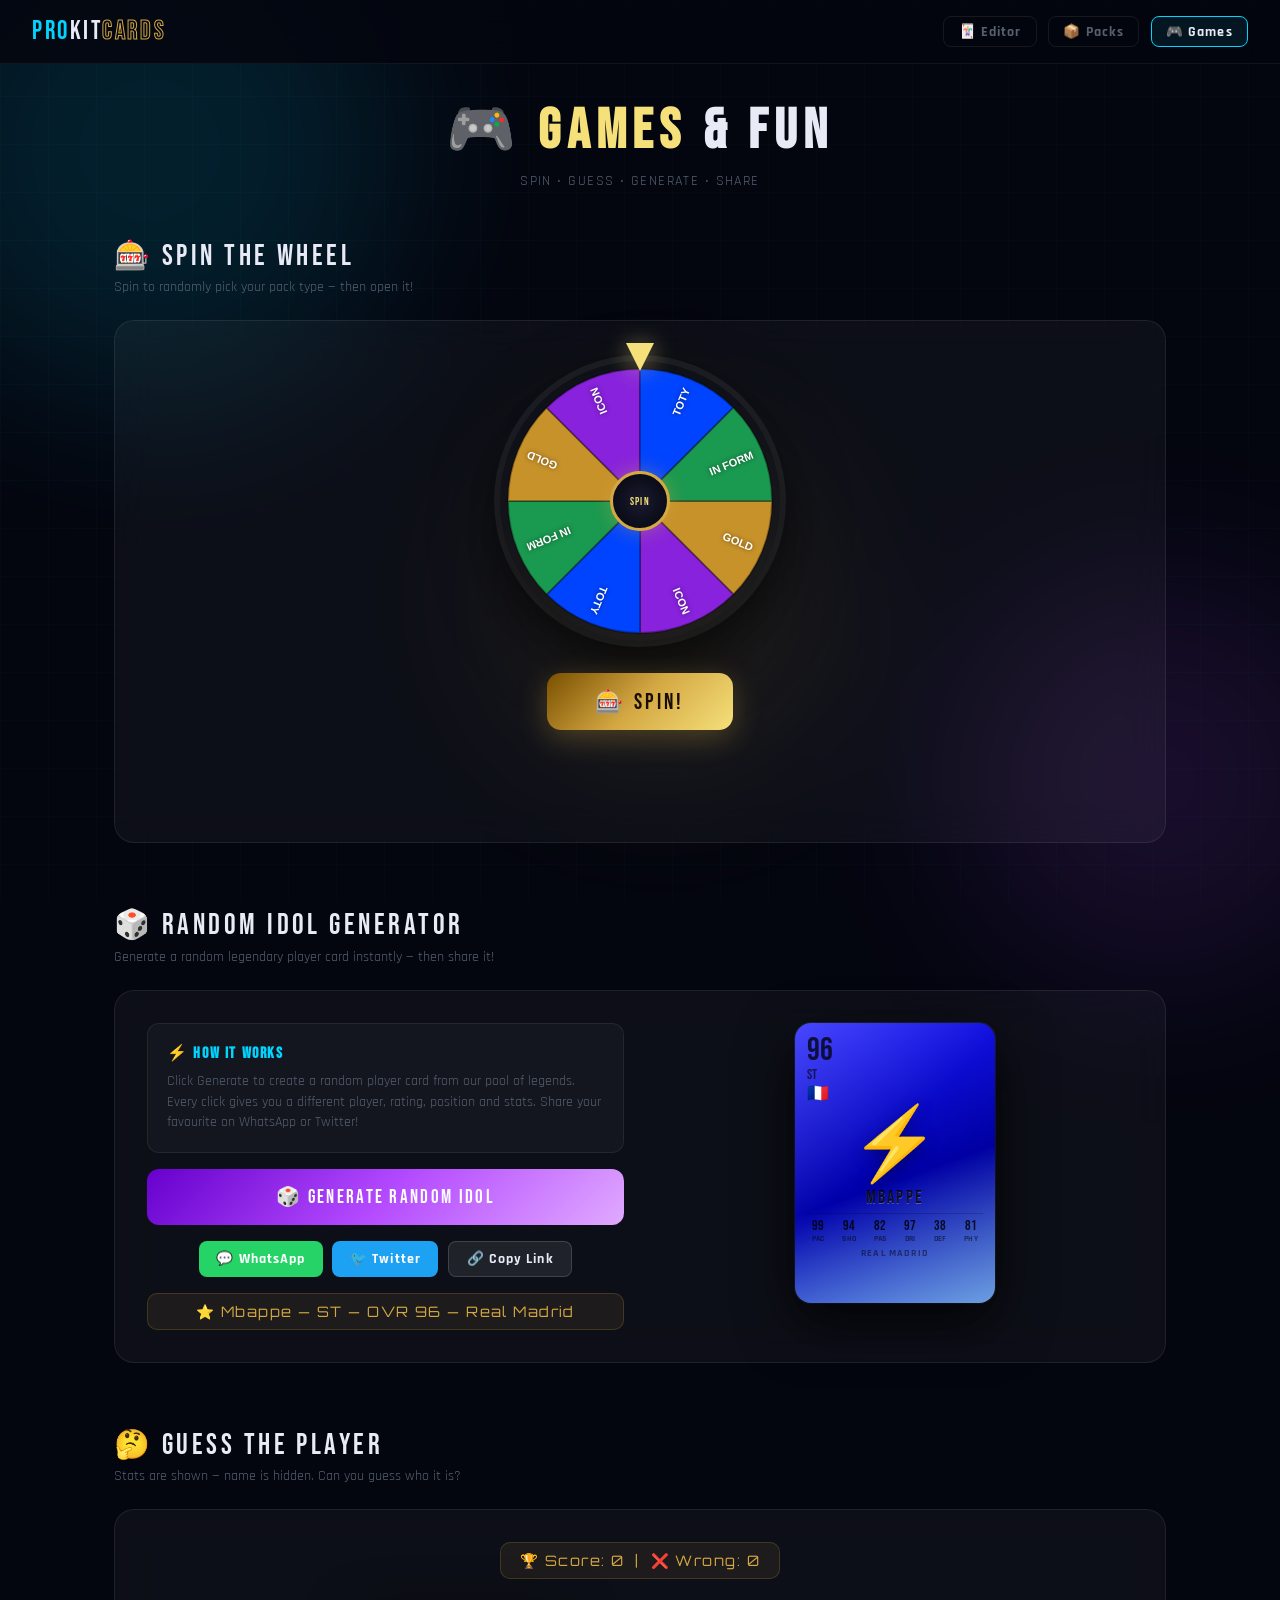
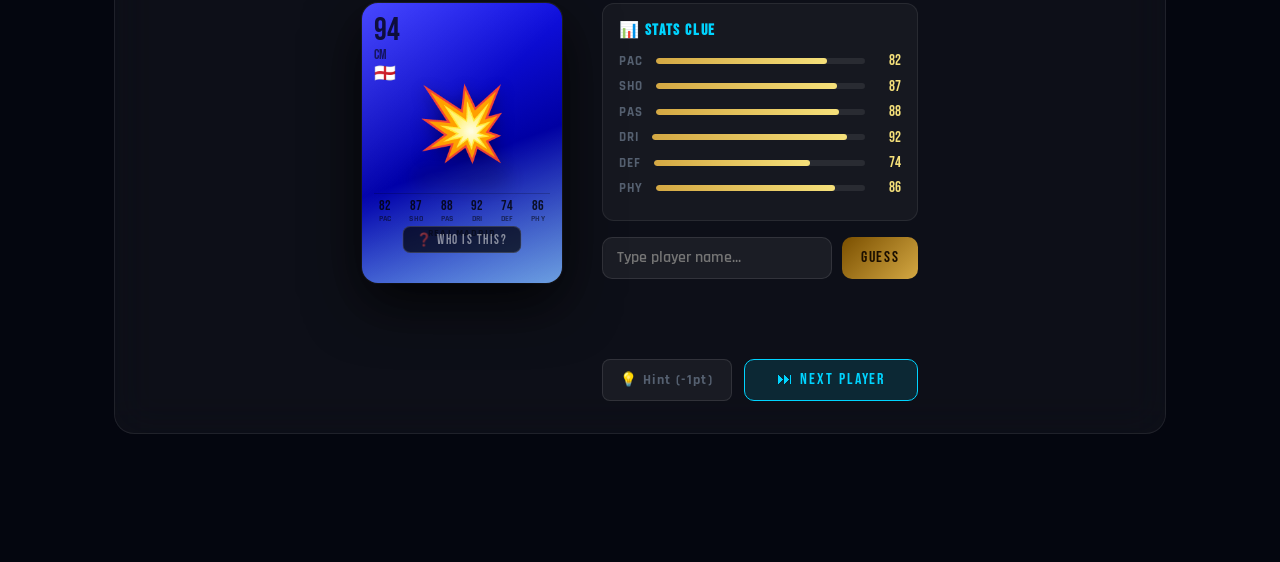
==== Games.html @ 42f59169 "added games page" ====
<!DOCTYPE html>
<html lang="en">
<head>
  <meta charset="UTF-8"/>
  <meta name="viewport" content="width=device-width, initial-scale=1.0"/>
  <title>ProKitCards — Games</title>
  <link href="https://fonts.googleapis.com/css2?family=Bebas+Neue&family=Rajdhani:wght@400;600;700&family=Orbitron:wght@700;900&display=swap" rel="stylesheet"/>
  <style>
    *, *::before, *::after { box-sizing: border-box; margin: 0; padding: 0; }
    :root {
      --bg: #04060f; --gold1: #d4a843; --gold2: #f5e07a; --gold3: #7a4f00;
      --accent: #00d4ff; --text: #e8eaf6; --muted: #556070;
      --green: #2ecc71; --purple: #b44aff; --red: #ff4060;
      --font-h: 'Bebas Neue', sans-serif;
      --font-b: 'Rajdhani', sans-serif;
      --font-o: 'Orbitron', sans-serif;
    }
    html, body { min-height: 100%; background: var(--bg); color: var(--text); font-family: var(--font-b); overflow-x: hidden; }
    .bg-wrap { position: fixed; inset: 0; z-index: 0; pointer-events: none; }
    .bg-grid { position: absolute; inset: 0;
      background-image: linear-gradient(rgba(0,212,255,.025) 1px, transparent 1px), linear-gradient(90deg, rgba(0,212,255,.025) 1px, transparent 1px);
      background-size: 48px 48px; animation: gridDrift 25s linear infinite; }
    @keyframes gridDrift { to { background-position: 48px 48px; } }
    .bg-orb { position: absolute; border-radius: 50%; filter: blur(90px); opacity: .12; animation: orbFloat 9s ease-in-out infinite; }
    .orb1 { width:500px; height:500px; background:#00d4ff; top:-100px; left:-100px; animation-delay:0s; }
    .orb2 { width:400px; height:400px; background:#b44aff; bottom:-80px; right:-80px; animation-delay:-4s; }
    .orb3 { width:300px; height:300px; background:#d4a843; top:50%; left:40%; animation-delay:-7s; }
    @keyframes orbFloat { 0%,100%{transform:translateY(0) scale(1)} 50%{transform:translateY(-28px) scale(1.06)} }
    nav { position: relative; z-index: 100; display: flex; align-items: center; justify-content: space-between;
      padding: 1rem 2rem; border-bottom: 1px solid rgba(255,255,255,.06);
      background: rgba(4,6,15,.88); backdrop-filter: blur(18px); }
    .nav-logo { font-family: var(--font-h); font-size: 1.6rem; letter-spacing: .1em; }
    .nav-logo .p { color: var(--accent); } .nav-logo .c { color: transparent; -webkit-text-stroke: 1px var(--gold1); }
    .nav-links { display: flex; gap: .7rem; }
    .nav-link { font-family: var(--font-b); font-weight: 700; font-size: .85rem; letter-spacing: .08em;
      color: var(--muted); text-decoration: none; border: 1px solid rgba(255,255,255,.08);
      padding: .35rem .9rem; border-radius: 8px; transition: all .2s; }
    .nav-link:hover, .nav-link.active { color: var(--text); border-color: var(--accent); background: rgba(0,212,255,.08); }
    .page { position: relative; z-index: 10; max-width: 1100px; margin: 0 auto; padding: 2rem 1.5rem 4rem; }
    .page-title { font-family: var(--font-h); font-size: clamp(2rem,6vw,3.5rem); letter-spacing: .12em; text-align: center; margin-bottom: .4rem; }
    .page-title span { color: var(--gold2); }
    .page-sub { text-align: center; color: var(--muted); letter-spacing: .1em; font-size: .9rem; text-transform: uppercase; margin-bottom: 3rem; }
    .section { margin-bottom: 4rem; }
    .section-title { font-family: var(--font-h); font-size: 1.8rem; letter-spacing: .12em; margin-bottom: .3rem; }
    .section-desc { color: var(--muted); font-size: .9rem; margin-bottom: 1.5rem; }
    .glass { background: rgba(255,255,255,.04); backdrop-filter: blur(20px); border: 1px solid rgba(255,255,255,.08); border-radius: 20px; }
    .wheel-wrap { display: flex; flex-direction: column; align-items: center; gap: 2rem; padding: 2.5rem; }
    .wheel-area { position: relative; display: flex; align-items: center; justify-content: center; }
    .wheel-pointer { position: absolute; top: -18px; left: 50%; transform: translateX(-50%);
      width: 0; height: 0; border-left: 14px solid transparent; border-right: 14px solid transparent;
      border-top: 28px solid var(--gold2); filter: drop-shadow(0 4px 12px rgba(245,224,122,.6)); z-index: 10; }
    canvas#wheelCanvas { border-radius: 50%; box-shadow: 0 0 0 6px rgba(255,255,255,.06), 0 24px 64px rgba(0,0,0,.8); }
    .wheel-center { position: absolute; width: 60px; height: 60px; border-radius: 50%;
      background: radial-gradient(circle, #1a1a2e, #04060f); border: 3px solid var(--gold1);
      box-shadow: 0 0 20px rgba(212,168,67,.4); display: flex; align-items: center; justify-content: center;
      font-family: var(--font-h); font-size: .7rem; letter-spacing: .1em; color: var(--gold2); }
    .spin-btn { font-family: var(--font-h); font-size: 1.4rem; letter-spacing: .15em; padding: .9rem 3rem;
      background: linear-gradient(135deg, var(--gold3), var(--gold1), var(--gold2));
      border: none; border-radius: 14px; color: #1a0e00; cursor: pointer;
      transition: all .25s; position: relative; overflow: hidden; box-shadow: 0 8px 30px rgba(212,168,67,.3); }
    .spin-btn:disabled { opacity: .5; cursor: not-allowed; }
    .spin-btn::after { content:''; position:absolute; inset:0; background:linear-gradient(90deg,transparent,rgba(255,255,255,.3),transparent); transform:translateX(-100%); transition:transform .5s; }
    .spin-btn:hover:not(:disabled)::after { transform:translateX(100%); }
    .spin-btn:hover:not(:disabled) { transform:translateY(-2px); box-shadow:0 12px 40px rgba(212,168,67,.5); }
    .wheel-result { font-family: var(--font-h); font-size: 1.6rem; letter-spacing: .15em; text-align: center; min-height: 2.5rem; }
    .wheel-result.show { animation: resultPop .4s cubic-bezier(.23,1,.32,1); }
    @keyframes resultPop { from{transform:scale(.5);opacity:0} to{transform:scale(1);opacity:1} }
    .wheel-result .go-btn { font-family:var(--font-b); font-size:1rem; font-weight:700; letter-spacing:.1em;
      background:rgba(0,212,255,.15); border:1px solid var(--accent); color:var(--accent);
      padding:.4rem 1.2rem; border-radius:8px; cursor:pointer; margin-left:.8rem;
      transition:all .2s; text-decoration:none; display:inline-block; }
    .wheel-result .go-btn:hover { background:rgba(0,212,255,.3); }

    .fifa-card { width:200px; height:280px; border-radius:16px; position:relative; overflow:hidden;
      cursor:pointer; box-shadow:0 20px 56px rgba(0,0,0,.8),0 0 0 1px rgba(255,255,255,.08);
      transition:transform .35s cubic-bezier(.23,1,.32,1),box-shadow .35s; animation:cardIn .5s cubic-bezier(.23,1,.32,1) both; }
    @keyframes cardIn { from{transform:scale(.8) rotateY(-20deg);opacity:0} to{transform:scale(1) rotateY(0);opacity:1} }
    .fifa-card:hover { transform:scale(1.06) rotate(-1.5deg); box-shadow:0 30px 70px rgba(0,0,0,.9),0 0 40px rgba(212,168,67,.2); }
    .fifa-card .holo { position:absolute; inset:0; z-index:5; opacity:0; pointer-events:none;
      background:linear-gradient(105deg,transparent 20%,rgba(255,0,128,.15) 30%,rgba(255,255,0,.15) 40%,rgba(0,255,128,.15) 50%,rgba(0,128,255,.15) 60%,rgba(128,0,255,.15) 70%,transparent 80%);
      background-size:200% 200%; mix-blend-mode:overlay; transition:opacity .3s; }
    .fifa-card:hover .holo { opacity:1; animation:holoShift 1.5s linear infinite; }
    @keyframes holoShift { 0%{background-position:0% 50%} 100%{background-position:200% 50%} }
    .card-bg { position:absolute; inset:0; z-index:0; }
    .card-shine { position:absolute; inset:0; z-index:1; background:linear-gradient(135deg,rgba(255,255,255,.2) 0%,transparent 45%,rgba(0,0,0,.12) 100%); pointer-events:none; }
    .card-inner { position:relative; z-index:2; height:100%; display:flex; flex-direction:column; align-items:center; padding:12px 0 8px; }
    .c-top { align-self:flex-start; padding-left:12px; margin-bottom:2px; }
    .c-rating { font-family:var(--font-h); font-size:2rem; line-height:1; color:rgba(0,0,0,.75); }
    .c-pos { font-family:var(--font-h); font-size:.85rem; color:rgba(0,0,0,.6); }
    .c-flag { font-size:1.1rem; }
    .c-photo { font-size:4.5rem; line-height:1; margin:4px 0; filter:drop-shadow(0 4px 8px rgba(0,0,0,.4)); }
    .c-name { font-family:var(--font-h); font-size:1.1rem; letter-spacing:.12em; color:rgba(0,0,0,.8); text-shadow:0 1px 0 rgba(255,255,255,.25); }
    .c-divider { width:calc(100% - 24px); height:1px; background:rgba(0,0,0,.2); margin:5px 0; }
    .c-stats { display:flex; justify-content:space-around; width:100%; padding:0 8px; }
    .c-stat { display:flex; flex-direction:column; align-items:center; gap:1px; }
    .c-sv { font-family:var(--font-h); font-size:.9rem; color:rgba(0,0,0,.8); line-height:1; }
    .c-sk { font-size:.48rem; font-weight:700; color:rgba(0,0,0,.5); letter-spacing:.05em; font-family:var(--font-b); }
    .c-club { font-family:var(--font-b); font-size:.6rem; font-weight:700; letter-spacing:.12em; text-transform:uppercase; color:rgba(0,0,0,.45); margin-top:3px; }

    .random-wrap { display:grid; grid-template-columns:1fr 1fr; gap:2rem; padding:2rem; align-items:start; }
    .random-controls { display:flex; flex-direction:column; gap:1rem; }
    .random-info { background:rgba(255,255,255,.03); border:1px solid rgba(255,255,255,.07); border-radius:12px; padding:1.2rem; }
    .random-info h4 { font-family:var(--font-h); font-size:1rem; letter-spacing:.1em; color:var(--accent); margin-bottom:.5rem; }
    .random-info p { font-size:.85rem; color:var(--muted); line-height:1.5; }
    .random-btn { font-family:var(--font-h); font-size:1.2rem; letter-spacing:.12em; padding:1rem;
      background:linear-gradient(135deg,#6600cc,var(--purple),#e0aaff); border:none; border-radius:12px;
      color:#fff; cursor:pointer; transition:all .25s; position:relative; overflow:hidden; }
    .random-btn::after { content:''; position:absolute; inset:0; background:linear-gradient(90deg,transparent,rgba(255,255,255,.2),transparent); transform:translateX(-100%); transition:transform .5s; }
    .random-btn:hover::after { transform:translateX(100%); }
    .random-btn:hover { transform:translateY(-2px); box-shadow:0 8px 30px rgba(180,74,255,.4); }
    .random-card-wrap { display:flex; justify-content:center; }
    .share-row { display:flex; gap:.6rem; justify-content:center; flex-wrap:wrap; }
    .share-btn { font-family:var(--font-b); font-weight:700; font-size:.85rem; letter-spacing:.08em;
      padding:.5rem 1.1rem; border-radius:8px; border:none; cursor:pointer; transition:all .2s;
      display:flex; align-items:center; gap:.4em; text-decoration:none; }
    .share-wa { background:#25D366; color:#fff; }
    .share-tw { background:#1DA1F2; color:#fff; }
    .share-cp { background:rgba(255,255,255,.08); border:1px solid rgba(255,255,255,.15); color:var(--text); }
    .share-btn:hover { transform:translateY(-2px); filter:brightness(1.15); }
    .copied-msg { font-size:.8rem; color:var(--green); letter-spacing:.1em; display:none; }
    .copied-msg.show { display:block; animation:fadeIn .3s ease; }
    @keyframes fadeIn { from{opacity:0} to{opacity:1} }
    .score-display { font-family:var(--font-o); font-size:.9rem; letter-spacing:.1em; color:var(--gold1);
      background:rgba(212,168,67,.08); border:1px solid rgba(212,168,67,.2); border-radius:10px; padding:.5rem 1.2rem; text-align:center; }

    .guess-wrap { padding:2rem; display:flex; flex-direction:column; align-items:center; gap:1.5rem; }
    .guess-card-area { display:flex; gap:2.5rem; align-items:flex-start; flex-wrap:wrap; justify-content:center; }
    .guess-card-container { position:relative; }
    .name-blur { filter:blur(12px) brightness(.5) !important; transition:filter .4s; }
    .reveal-overlay { position:absolute; bottom:30px; left:50%; transform:translateX(-50%);
      background:rgba(0,0,0,.7); border:1px solid rgba(255,255,255,.15); border-radius:8px; padding:.3rem .8rem;
      font-family:var(--font-h); font-size:.8rem; letter-spacing:.12em; color:rgba(255,255,255,.5); white-space:nowrap; pointer-events:none; }
    .guess-panel { display:flex; flex-direction:column; gap:1rem; min-width:260px; max-width:340px; }
    .guess-stats-hint { background:rgba(255,255,255,.04); border:1px solid rgba(255,255,255,.08); border-radius:12px; padding:1rem; }
    .guess-stats-hint h4 { font-family:var(--font-h); font-size:1rem; letter-spacing:.1em; color:var(--accent); margin-bottom:.7rem; }
    .hint-stat-row { display:flex; justify-content:space-between; align-items:center; margin-bottom:.4rem; }
    .hint-stat-label { font-size:.8rem; color:var(--muted); font-weight:700; letter-spacing:.08em; }
    .hint-stat-bar { flex:1; height:6px; background:rgba(255,255,255,.08); border-radius:3px; margin:0 .8rem; overflow:hidden; }
    .hint-stat-fill { height:100%; border-radius:3px; background:linear-gradient(90deg,var(--gold1),var(--gold2)); }
    .hint-stat-val { font-family:var(--font-h); font-size:.95rem; color:var(--gold2); width:24px; text-align:right; }
    .guess-input-row { display:flex; gap:.6rem; }
    .guess-input { flex:1; background:rgba(255,255,255,.06); border:1px solid rgba(255,255,255,.1);
      border-radius:10px; color:var(--text); font-family:var(--font-b); font-size:1rem; font-weight:600;
      padding:.6rem .9rem; outline:none; transition:border-color .2s; }
    .guess-input:focus { border-color:var(--accent); }
    .guess-submit { font-family:var(--font-h); font-size:1rem; letter-spacing:.1em; padding:.6rem 1.2rem;
      background:linear-gradient(135deg,var(--gold3),var(--gold1)); border:none; border-radius:10px;
      color:#1a0e00; cursor:pointer; transition:all .2s; white-space:nowrap; }
    .guess-submit:hover { transform:translateY(-1px); box-shadow:0 6px 20px rgba(212,168,67,.3); }
    .guess-feedback { font-family:var(--font-h); font-size:1.2rem; letter-spacing:.12em; text-align:center; min-height:2rem; }
    .guess-feedback.correct { color:var(--green); animation:resultPop .4s both; }
    .guess-feedback.wrong   { color:var(--red); animation:shake .4s both; }
    @keyframes shake { 0%,100%{transform:translateX(0)} 25%{transform:translateX(-8px)} 75%{transform:translateX(8px)} }
    .guess-hints-used { font-size:.8rem; color:var(--muted); letter-spacing:.08em; text-align:center; }
    .hint-btn { font-family:var(--font-b); font-weight:700; font-size:.85rem; letter-spacing:.1em;
      padding:.5rem 1.1rem; background:rgba(255,255,255,.05); border:1px solid rgba(255,255,255,.1);
      border-radius:8px; color:var(--muted); cursor:pointer; transition:all .2s; }
    .hint-btn:hover { border-color:var(--gold1); color:var(--gold1); }
    .next-btn { font-family:var(--font-h); font-size:1rem; letter-spacing:.12em; padding:.65rem 2rem;
      background:rgba(0,212,255,.12); border:1px solid var(--accent); border-radius:10px; color:var(--accent); cursor:pointer; transition:all .2s; }
    .next-btn:hover { background:rgba(0,212,255,.25); }
    .btn-row { display:flex; gap:.8rem; flex-wrap:wrap; justify-content:center; }

    @media(max-width:720px) {
      .random-wrap { grid-template-columns:1fr; }
      .guess-card-area { flex-direction:column; align-items:center; }
      .nav-links { gap:.4rem; }
      .nav-link { font-size:.75rem; padding:.3rem .6rem; }
    }
  </style>
</head>
<body>
<div class="bg-wrap">
  <div class="bg-grid"></div>
  <div class="bg-orb orb1"></div>
  <div class="bg-orb orb2"></div>
  <div class="bg-orb orb3"></div>
</div>

<nav>
  <div class="nav-logo"><span class="p">PRO</span><span>KIT</span><span class="c">CARDS</span></div>
  <div class="nav-links">
    <a href="index.html" class="nav-link">🃏 Editor</a>
    <a href="pack.html"  class="nav-link">📦 Packs</a>
    <a href="games.html" class="nav-link active">🎮 Games</a>
  </div>
</nav>

<div class="page">
  <h1 class="page-title">🎮 <span>Games</span> & Fun</h1>
  <p class="page-sub">Spin • Guess • Generate • Share</p>

  <!-- SPIN THE WHEEL -->
  <div class="section">
    <div class="section-title">🎰 Spin the Wheel</div>
    <p class="section-desc">Spin to randomly pick your pack type — then open it!</p>
    <div class="glass">
      <div class="wheel-wrap">
        <div class="wheel-area">
          <div class="wheel-pointer"></div>
          <canvas id="wheelCanvas" width="280" height="280"></canvas>
          <div class="wheel-center">SPIN</div>
        </div>
        <button class="spin-btn" id="spinBtn" onclick="spinWheel()">🎰 SPIN!</button>
        <div class="wheel-result" id="wheelResult"></div>
      </div>
    </div>
  </div>

  <!-- RANDOM GENERATOR + SHARE -->
  <div class="section">
    <div class="section-title">🎲 Random Idol Generator</div>
    <p class="section-desc">Generate a random legendary player card instantly — then share it!</p>
    <div class="glass">
      <div class="random-wrap">
        <div class="random-controls">
          <div class="random-info">
            <h4>⚡ How it works</h4>
            <p>Click Generate to create a random player card from our pool of legends. Every click gives you a different player, rating, position and stats. Share your favourite on WhatsApp or Twitter!</p>
          </div>
          <button class="random-btn" onclick="generateRandom()">🎲 Generate Random Idol</button>
          <div class="share-row" id="shareRow" style="display:none">
            <button class="share-btn share-wa" onclick="shareWhatsApp()">💬 WhatsApp</button>
            <button class="share-btn share-tw" onclick="shareTwitter()">🐦 Twitter</button>
            <button class="share-btn share-cp" onclick="copyLink()">🔗 Copy Link</button>
          </div>
          <div class="copied-msg" id="copiedMsg">✅ Link copied to clipboard!</div>
          <div class="score-display" id="randomInfo" style="display:none"></div>
        </div>
        <div class="random-card-wrap">
          <div id="randomCardSlot"></div>
        </div>
      </div>
    </div>
  </div>

  <!-- GUESS THE PLAYER -->
  <div class="section">
    <div class="section-title">🤔 Guess the Player</div>
    <p class="section-desc">Stats are shown — name is hidden. Can you guess who it is?</p>
    <div class="glass">
      <div class="guess-wrap">
        <div class="score-display" id="scoreDisplay">🏆 Score: <span id="scoreNum">0</span> &nbsp;|&nbsp; ❌ Wrong: <span id="wrongNum">0</span></div>
        <div class="guess-card-area">
          <div class="guess-card-container">
            <div id="guessCardSlot"></div>
            <div class="reveal-overlay" id="revealOverlay">❓ Who is this?</div>
          </div>
          <div class="guess-panel">
            <div class="guess-stats-hint" id="statsHint"></div>
            <div class="guess-input-row">
              <input type="text" class="guess-input" id="guessInput" placeholder="Type player name..." onkeydown="if(event.key==='Enter') submitGuess()"/>
              <button class="guess-submit" onclick="submitGuess()">GUESS</button>
            </div>
            <div class="guess-feedback" id="guessFeedback"></div>
            <div class="guess-hints-used" id="hintsUsed"></div>
            <div class="btn-row">
              <button class="hint-btn" onclick="revealHint()">💡 Hint (-1pt)</button>
              <button class="next-btn" onclick="nextPlayer()">⏭ Next Player</button>
            </div>
          </div>
        </div>
      </div>
    </div>
  </div>
</div>

<script>
const ALL_PLAYERS = [
  {name:'Ronaldo',    flag:'🇵🇹',pos:'ST', rat:99,pac:91,sho:99,pas:80,dri:96,def:35,phy:88,club:'Icon',       emoji:'🐐',hints:['Portuguese legend','Won 5 Ballon d\'Or','Plays in Saudi Arabia']},
  {name:'Messi',      flag:'🇦🇷',pos:'CAM',rat:99,pac:86,sho:96,pas:98,dri:99,def:36,phy:68,club:'Icon',       emoji:'🌟',hints:['Argentine magician','8 Ballon d\'Or wins','2022 World Cup winner']},
  {name:'Mbappe',     flag:'🇫🇷',pos:'ST', rat:96,pac:99,sho:94,pas:82,dri:97,def:38,phy:81,club:'Real Madrid',emoji:'⚡',hints:['Fastest player alive','French superstar','Joined Real Madrid in 2024']},
  {name:'Haaland',    flag:'🇳🇴',pos:'ST', rat:95,pac:89,sho:97,pas:66,dri:86,def:45,phy:95,club:'Man City',   emoji:'🔥',hints:['Goal machine','Norwegian striker','Plays for Man City']},
  {name:'Neymar',     flag:'🇧🇷',pos:'LW', rat:94,pac:91,sho:87,pas:86,dri:99,def:30,phy:65,club:'Al-Hilal',   emoji:'🌀',hints:['Brazilian flair master','Former PSG star','Known for skill moves']},
  {name:'De Bruyne',  flag:'🇧🇪',pos:'CM', rat:95,pac:78,sho:88,pas:98,dri:91,def:64,phy:77,club:'Man City',   emoji:'🎯',hints:['Belgian playmaker','Best passer in world','Man City captain']},
  {name:'Salah',      flag:'🇪🇬',pos:'RW', rat:91,pac:94,sho:90,pas:81,dri:93,def:45,phy:74,club:'Liverpool',  emoji:'⚡',hints:['Egyptian King','Liverpool winger','Golden Boot winner']},
  {name:'Vinicius',   flag:'🇧🇷',pos:'LW', rat:94,pac:97,sho:85,pas:78,dri:96,def:30,phy:72,club:'Real Madrid',emoji:'🌪️',hints:['Brazilian winger','Real Madrid star','2022 UCL final scorer']},
  {name:'Bellingham', flag:'🏴󠁧󠁢󠁥󠁮󠁧󠁿',pos:'CM', rat:94,pac:82,sho:87,pas:88,dri:92,def:74,phy:86,club:'Real Madrid',emoji:'💥',hints:['English midfielder','Youngest at Real Madrid','Former Dortmund star']},
  {name:'Lewandowski',flag:'🇵🇱',pos:'ST', rat:91,pac:78,sho:95,pas:79,dri:86,def:44,phy:82,club:'Barcelona',  emoji:'💪',hints:['Polish goal machine','Plays for Barcelona','Multiple Bundesliga top scorer']},
  {name:'Benzema',    flag:'🇫🇷',pos:'CF', rat:91,pac:76,sho:93,pas:83,dri:91,def:38,phy:80,club:'Al-Ittihad', emoji:'🔥',hints:['2022 Ballon d\'Or winner','French striker','Former Real Madrid legend']},
  {name:'Zidane',     flag:'🇫🇷',pos:'CAM',rat:98,pac:76,sho:87,pas:97,dri:98,def:66,phy:79,club:'Icon',       emoji:'💫',hints:['French maestro icon','World Cup 1998 winner','The Zidane turn']},
];

const TYPE_COLORS = {
  gold:  ['#d4a843','#7a4f00','#f5d978'],
  icon:  ['#b44aff','#6600cc','#e0aaff'],
  toty:  ['#1a1aff','#0000aa','#7ab4ff'],
  silver:['#b0b8c8','#5a6878','#dde4f0'],
};

function getColors(rat) {
  if (rat >= 98) return TYPE_COLORS.icon;
  if (rat >= 94) return TYPE_COLORS.toty;
  if (rat >= 90) return TYPE_COLORS.gold;
  return TYPE_COLORS.silver;
}

function buildCard(p, hideName=false) {
  const [c1,c2,c3] = getColors(p.rat);
  return `
    <div class="fifa-card">
      <div class="card-bg" style="background:linear-gradient(160deg,${c1} 0%,${c2} 55%,${c3} 100%)"></div>
      <div class="holo"></div>
      <div class="card-shine"></div>
      <div class="card-inner">
        <div class="c-top">
          <div class="c-rating">${p.rat}</div>
          <div class="c-pos">${p.pos}</div>
          <div class="c-flag">${p.flag}</div>
        </div>
        <div class="c-photo">${p.emoji}</div>
        <div class="c-name ${hideName?'name-blur':''}" id="guessName">${p.name.toUpperCase()}</div>
        <div class="c-divider"></div>
        <div class="c-stats">
          <div class="c-stat"><span class="c-sv">${p.pac}</span><span class="c-sk">PAC</span></div>
          <div class="c-stat"><span class="c-sv">${p.sho}</span><span class="c-sk">SHO</span></div>
          <div class="c-stat"><span class="c-sv">${p.pas}</span><span class="c-sk">PAS</span></div>
          <div class="c-stat"><span class="c-sv">${p.dri}</span><span class="c-sk">DRI</span></div>
          <div class="c-stat"><span class="c-sv">${p.def}</span><span class="c-sk">DEF</span></div>
          <div class="c-stat"><span class="c-sv">${p.phy}</span><span class="c-sk">PHY</span></div>
        </div>
        <div class="c-club">${p.club}</div>
      </div>
    </div>`;
}

// ── SPIN THE WHEEL ────────────────────────────────────────────────────
const SEGMENTS = [
  {label:'GOLD',   color:'#c8922a',pack:'gold'},
  {label:'ICON',   color:'#8822dd',pack:'icon'},
  {label:'TOTY',   color:'#0044ff',pack:'toty'},
  {label:'IN FORM',color:'#1a9950',pack:'inform'},
  {label:'GOLD',   color:'#c8922a',pack:'gold'},
  {label:'ICON',   color:'#8822dd',pack:'icon'},
  {label:'TOTY',   color:'#0044ff',pack:'toty'},
  {label:'IN FORM',color:'#1a9950',pack:'inform'},
];
const NUM_SEG = SEGMENTS.length;
const SEG_ANG = (2*Math.PI)/NUM_SEG;
let wheelAngle=0, isSpinning=false;

function drawWheel(angle) {
  const canvas=document.getElementById('wheelCanvas');
  const ctx=canvas.getContext('2d');
  const cx=canvas.width/2, cy=canvas.height/2, r=cx-8;
  ctx.clearRect(0,0,canvas.width,canvas.height);
  SEGMENTS.forEach((seg,i)=>{
    const start=angle+i*SEG_ANG, end=start+SEG_ANG;
    ctx.beginPath(); ctx.moveTo(cx,cy); ctx.arc(cx,cy,r,start,end); ctx.closePath();
    ctx.fillStyle=seg.color; ctx.fill();
    ctx.strokeStyle='rgba(0,0,0,.3)'; ctx.lineWidth=2; ctx.stroke();
    ctx.save(); ctx.translate(cx,cy); ctx.rotate(start+SEG_ANG/2);
    ctx.textAlign='right'; ctx.fillStyle='#fff';
    ctx.font='bold 11px "Bebas Neue",sans-serif';
    ctx.shadowBlur=4; ctx.shadowColor='rgba(0,0,0,.5)';
    ctx.fillText(seg.label,r-10,4); ctx.restore();
  });
  ctx.beginPath(); ctx.arc(cx,cy,28,0,Math.PI*2);
  ctx.fillStyle='#04060f'; ctx.fill();
  ctx.strokeStyle='#d4a843'; ctx.lineWidth=3; ctx.stroke();
}
drawWheel(0);

function spinWheel() {
  if(isSpinning) return;
  isSpinning=true;
  document.getElementById('spinBtn').disabled=true;
  document.getElementById('wheelResult').textContent='';
  document.getElementById('wheelResult').classList.remove('show');
  const extraSpins=(Math.floor(Math.random()*5)+5)*2*Math.PI;
  const targetExtra=Math.random()*2*Math.PI;
  const total=extraSpins+targetExtra;
  const duration=3500, start=performance.now(), startAngle=wheelAngle;
  function animate(now) {
    const elapsed=now-start, progress=Math.min(elapsed/duration,1);
    const ease=1-Math.pow(1-progress,4);
    wheelAngle=startAngle+total*ease;
    drawWheel(wheelAngle);
    if(progress<1){ requestAnimationFrame(animate); }
    else {
      isSpinning=false;
      document.getElementById('spinBtn').disabled=false;
      const normalized=(((-wheelAngle-Math.PI/2)%(2*Math.PI))+2*Math.PI)%(2*Math.PI);
      const idx=Math.floor(normalized/SEG_ANG)%NUM_SEG;
      const winner=SEGMENTS[idx];
      const result=document.getElementById('wheelResult');
      result.innerHTML=`You got: <span style="color:var(--gold2)">${winner.label} PACK</span> <a class="go-btn" href="pack.html">Open Pack →</a>`;
      result.classList.add('show');
    }
  }
  requestAnimationFrame(animate);
}

// ── RANDOM GENERATOR + SHARE ──────────────────────────────────────────
let currentRandom=null;
function generateRandom() {
  const p=ALL_PLAYERS[Math.floor(Math.random()*ALL_PLAYERS.length)];
  currentRandom=p;
  document.getElementById('randomCardSlot').innerHTML=buildCard(p);
  document.getElementById('shareRow').style.display='flex';
  document.getElementById('randomInfo').style.display='block';
  document.getElementById('randomInfo').textContent=`⭐ ${p.name} — ${p.pos} — OVR ${p.rat} — ${p.club}`;
  document.getElementById('copiedMsg').classList.remove('show');
}
function shareWhatsApp() {
  if(!currentRandom) return;
  const p=currentRandom;
  const msg=`🔥 Check out my ProKitCards idol!\n⚽ ${p.name} | ${p.pos} | OVR ${p.rat}\n📊 PAC:${p.pac} SHO:${p.sho} PAS:${p.pas} DRI:${p.dri} DEF:${p.def} PHY:${p.phy}\n🌐 ${window.location.origin}`;
  window.open(`https://wa.me/?text=${encodeURIComponent(msg)}`,'_blank');
}
function shareTwitter() {
  if(!currentRandom) return;
  const p=currentRandom;
  const msg=`🔥 Just generated ${p.name} (OVR ${p.rat}) on ProKitCards! PAC:${p.pac} SHO:${p.sho} DRI:${p.dri} 🐐 #ProKitCards #FIFA`;
  window.open(`https://twitter.com/intent/tweet?text=${encodeURIComponent(msg)}`,'_blank');
}
function copyLink() {
  const text=currentRandom?`Check my ProKitCards idol: ${currentRandom.name} OVR ${currentRandom.rat}! ${window.location.origin}`:window.location.href;
  navigator.clipboard.writeText(text).then(()=>{
    const msg=document.getElementById('copiedMsg');
    msg.classList.add('show'); setTimeout(()=>msg.classList.remove('show'),3000);
  });
}

// ── GUESS THE PLAYER ──────────────────────────────────────────────────
let guessPlayer=null, guessScore=0, guessWrong=0, hintsRevealed=0, guessOver=false;
function loadGuessPlayer() {
  guessPlayer=ALL_PLAYERS[Math.floor(Math.random()*ALL_PLAYERS.length)];
  hintsRevealed=0; guessOver=false;
  document.getElementById('guessCardSlot').innerHTML=buildCard(guessPlayer,true);
  document.getElementById('revealOverlay').style.display='block';
  document.getElementById('guessFeedback').textContent='';
  document.getElementById('guessFeedback').className='guess-feedback';
  document.getElementById('guessInput').value='';
  document.getElementById('hintsUsed').textContent='';
  document.getElementById('guessInput').disabled=false;
  const stats=['pac','sho','pas','dri','def','phy'];
  const html=stats.map(s=>`
    <div class="hint-stat-row">
      <span class="hint-stat-label">${s.toUpperCase()}</span>
      <div class="hint-stat-bar"><div class="hint-stat-fill" style="width:${guessPlayer[s]}%"></div></div>
      <span class="hint-stat-val">${guessPlayer[s]}</span>
    </div>`).join('');
  document.getElementById('statsHint').innerHTML='<h4>📊 Stats Clue</h4>'+html;
  updateScore();
}
function submitGuess() {
  if(guessOver) return;
  const input=document.getElementById('guessInput').value.trim().toLowerCase();
  if(!input) return;
  const correct=guessPlayer.name.toLowerCase();
  const fb=document.getElementById('guessFeedback');
  if(input===correct||correct.includes(input)||input.includes(correct.split(' ')[0].toLowerCase())){
    fb.textContent=`✅ Correct! It's ${guessPlayer.name}!`;
    fb.className='guess-feedback correct';
    guessScore+=Math.max(1,3-hintsRevealed); guessOver=true;
    document.getElementById('guessInput').disabled=true;
    document.getElementById('revealOverlay').style.display='none';
    const nameEl=document.getElementById('guessName');
    if(nameEl) nameEl.classList.remove('name-blur');
  } else {
    fb.textContent='❌ Wrong! Try again...';
    fb.className='guess-feedback wrong'; guessWrong++;
  }
  updateScore(); document.getElementById('guessInput').value='';
}
function revealHint() {
  if(guessOver||hintsRevealed>=guessPlayer.hints.length) return;
  document.getElementById('hintsUsed').textContent=`💡 Hint ${hintsRevealed+1}: ${guessPlayer.hints[hintsRevealed++]}`;
}
function nextPlayer() { loadGuessPlayer(); }
function updateScore() {
  document.getElementById('scoreNum').textContent=guessScore;
  document.getElementById('wrongNum').textContent=guessWrong;
}

generateRandom();
loadGuessPlayer();
</script>
</body>
</html>
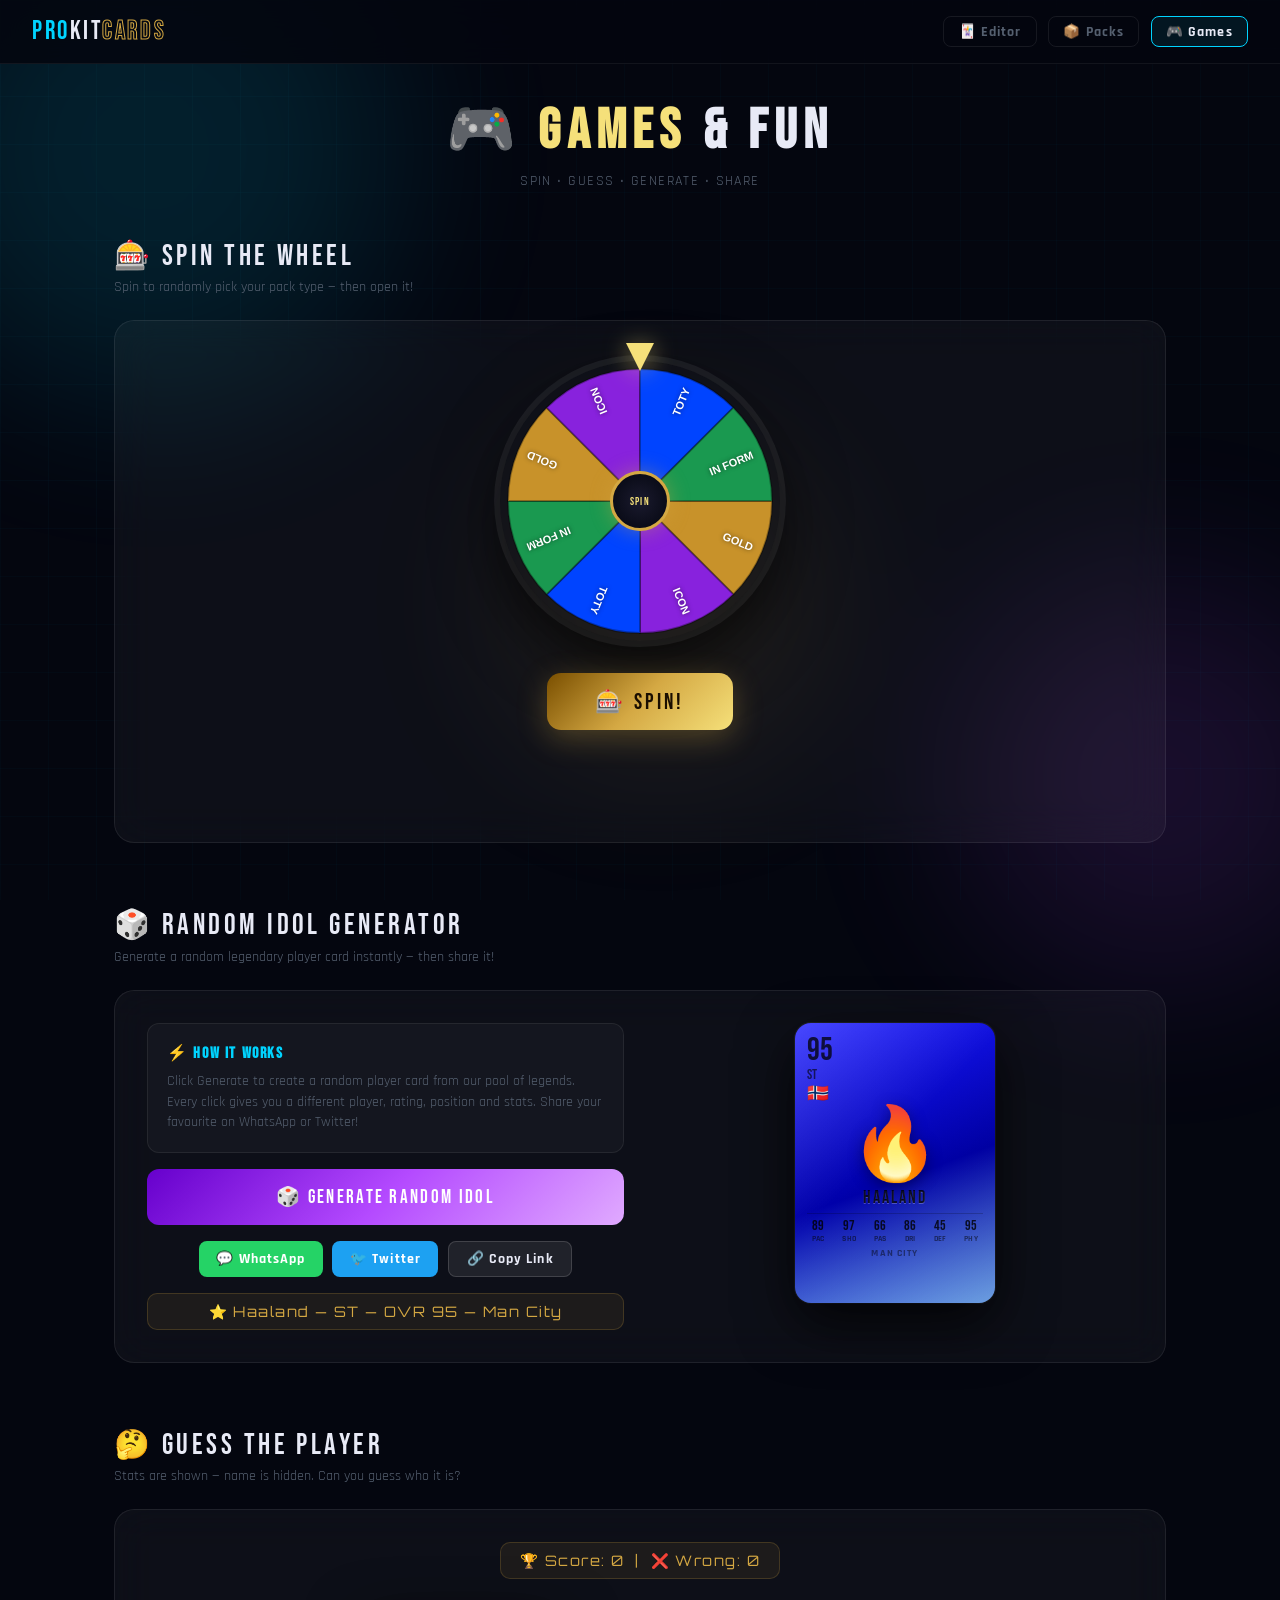
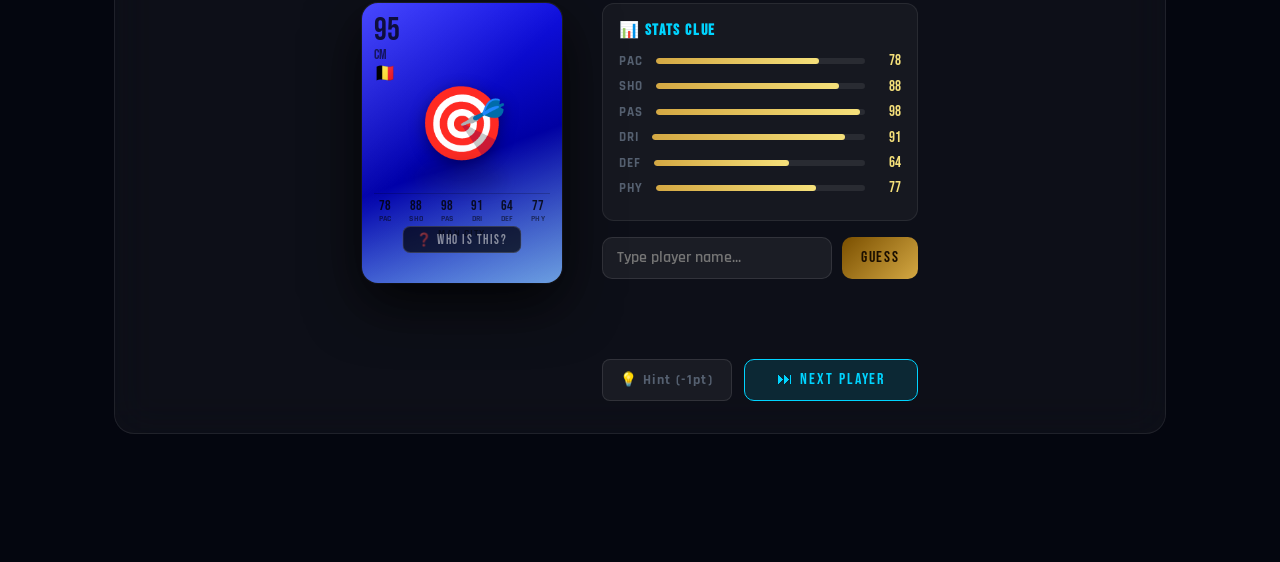
==== commit d046d590: "fix:add PWA metadata and service worker registration to Games page" ====
--- a/Games.html
+++ b/Games.html
@@ -4,6 +4,11 @@
   <meta charset="UTF-8"/>
   <meta name="viewport" content="width=device-width, initial-scale=1.0"/>
   <title>ProKitCards — Games</title>
+  <link rel="manifest" href="manifest.json"/>
+  <meta name="theme-color" content="#05060b"/>
+  <meta name="mobile-web-app-capable" content="yes"/>
+  <meta name="apple-mobile-web-app-status-bar-style" content="black-translucent"/>
+  <link rel="apple-touch-icon" href="assets/icons/manifest-icon.svg"/>
   <link href="https://fonts.googleapis.com/css2?family=Bebas+Neue&family=Rajdhani:wght@400;600;700&family=Orbitron:wght@700;900&display=swap" rel="stylesheet"/>
   <style>
     *, *::before, *::after { box-sizing: border-box; margin: 0; padding: 0; }
@@ -476,6 +481,14 @@
 
 generateRandom();
 loadGuessPlayer();
+
+if ('serviceWorker' in navigator) {
+  window.addEventListener('load', () => {
+    navigator.serviceWorker.register('sw.js').catch(err => {
+      console.warn('Service Worker registration failed:', err);
+    });
+  });
+}
 </script>
 </body>
 </html>
